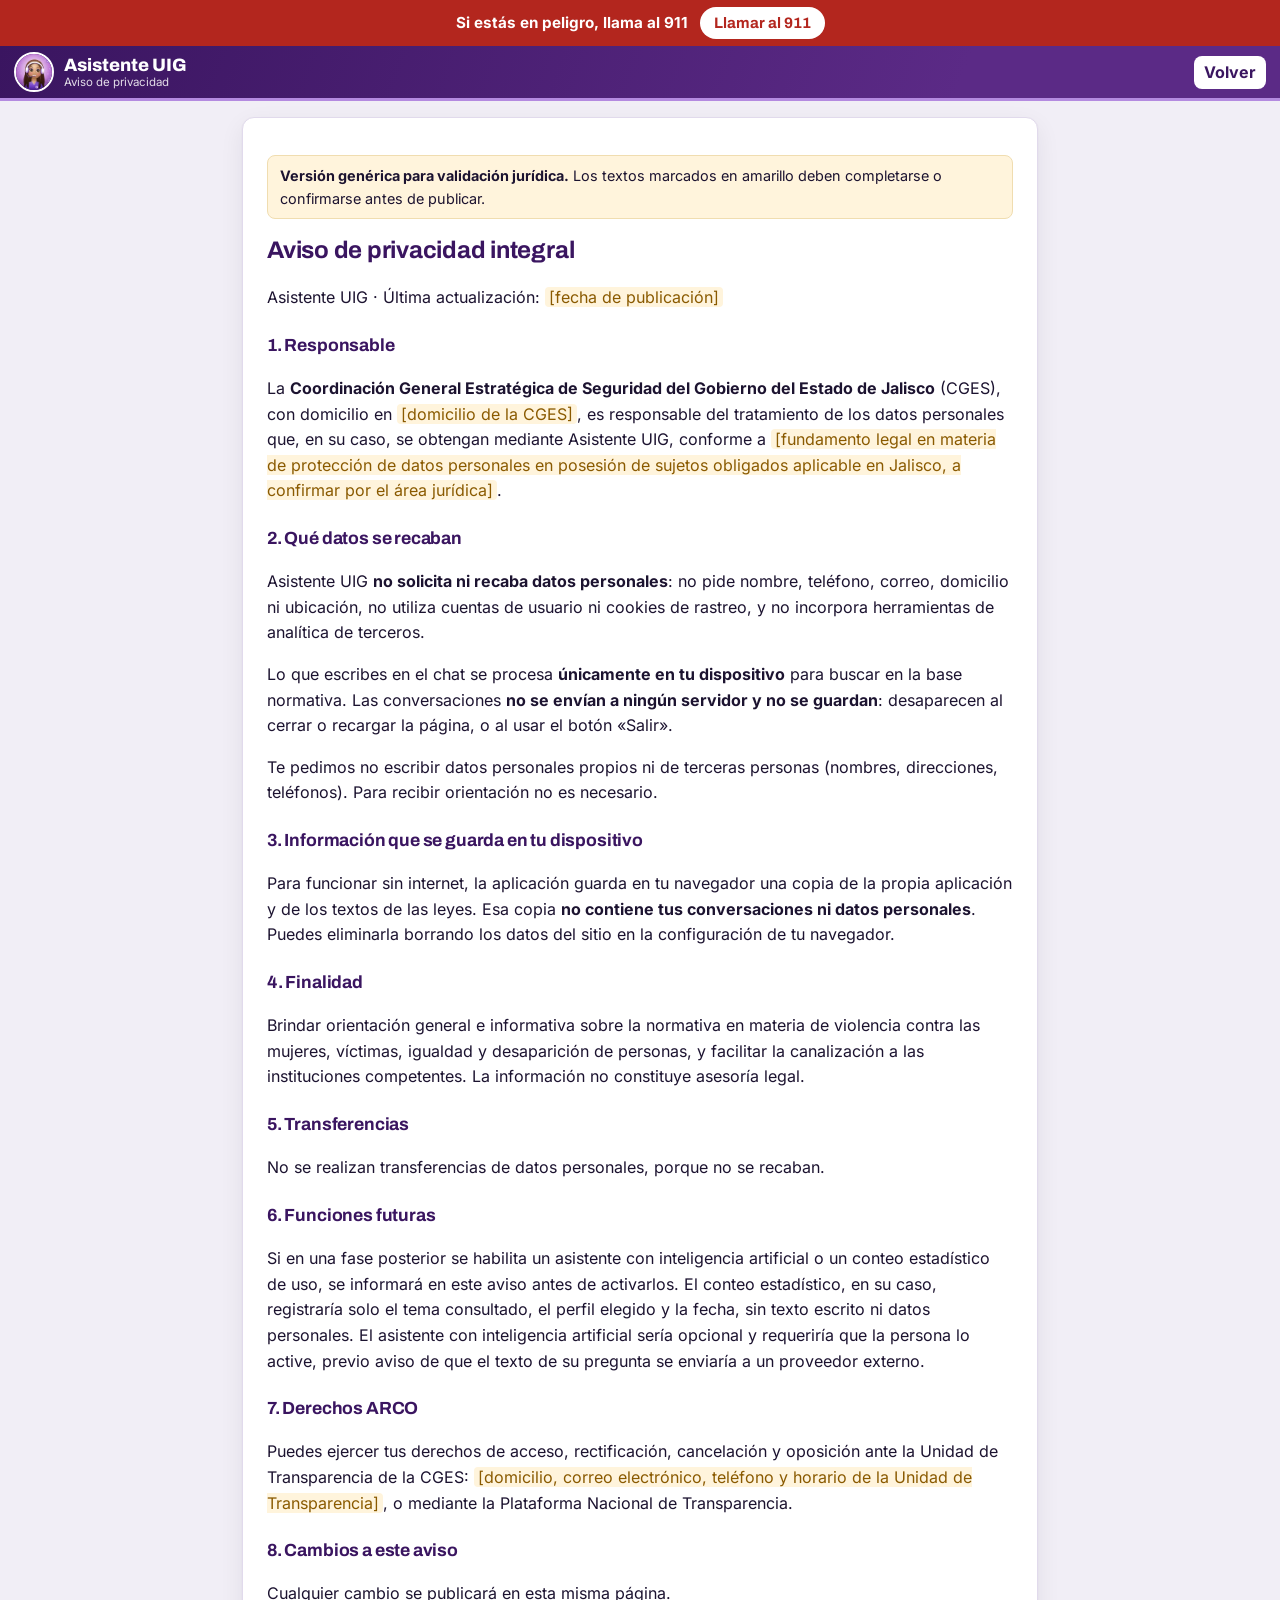
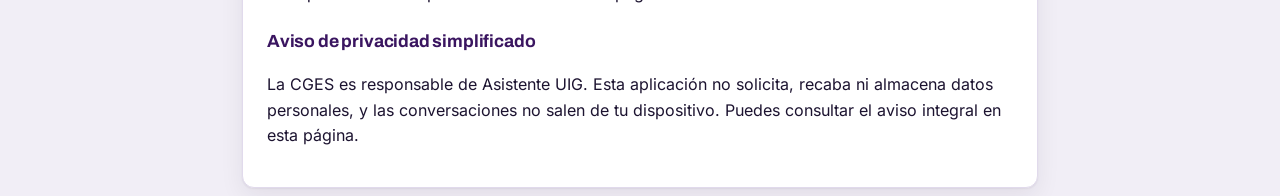
==== aviso-privacidad.html @ 87dfdd70 "Asistente UIG fase 1: app web instalable (PWA) con base normativa - 134 documentos segmentados por a" ====
<!DOCTYPE html>
<html lang="es">
<head>
<meta charset="utf-8">
<meta name="viewport" content="width=device-width, initial-scale=1">
<title>Aviso de privacidad · Asistente UIG</title>
<meta name="referrer" content="no-referrer">
<link rel="stylesheet" href="assets/fuentes.css">
<link rel="stylesheet" href="styles.css">
<style>
  main{max-width:820px}
  .doc{background:#fff;border:1px solid var(--linea);border-radius:12px;padding:22px 24px;box-shadow:var(--sombra)}
  .doc h1{font-size:1.5em;margin-bottom:.2em}.doc h2{font-size:1.1em;margin:1.2em 0 .3em}
  .pend{background:#FFF4DC;color:#8A5A00;border-radius:4px;padding:0 4px}
  .borrador{background:#FFF4DC;border:1px solid #F0DDB0;border-radius:8px;padding:8px 12px;font-size:.9em;margin-bottom:12px}
</style>
</head>
<body>
<div class="tope">
<div class="franja911"><span class="f911-txt"><b>Si estás en peligro, llama al 911</b></span><a class="f911-btn" href="tel:911">Llamar al 911</a></div>
<header class="cab"><div class="cab-int"><img class="cab-avatar" src="assets/violeta-96.webp" alt="" width="40" height="40">
<div class="cab-tit"><b>Asistente UIG</b><span>Aviso de privacidad</span></div>
<div class="cab-acc"><a class="btn-salir" href="./" style="background:#fff;color:#3A1560;border-radius:8px;padding:4px 10px;font-weight:800;text-decoration:none">Volver</a></div></div></header>
</div>
<main>
<article class="doc">
<p class="borrador"><b>Versión genérica para validación jurídica.</b> Los textos marcados en amarillo deben completarse o confirmarse antes de publicar.</p>
<h1>Aviso de privacidad integral</h1>
<p>Asistente UIG · Última actualización: <span class="pend">[fecha de publicación]</span></p>

<h2>1. Responsable</h2>
<p>La <b>Coordinación General Estratégica de Seguridad del Gobierno del Estado de Jalisco</b> (CGES), con domicilio en <span class="pend">[domicilio de la CGES]</span>, es responsable del tratamiento de los datos personales que, en su caso, se obtengan mediante Asistente UIG, conforme a <span class="pend">[fundamento legal en materia de protección de datos personales en posesión de sujetos obligados aplicable en Jalisco, a confirmar por el área jurídica]</span>.</p>

<h2>2. Qué datos se recaban</h2>
<p>Asistente UIG <b>no solicita ni recaba datos personales</b>: no pide nombre, teléfono, correo, domicilio ni ubicación, no utiliza cuentas de usuario ni cookies de rastreo, y no incorpora herramientas de analítica de terceros.</p>
<p>Lo que escribes en el chat se procesa <b>únicamente en tu dispositivo</b> para buscar en la base normativa. Las conversaciones <b>no se envían a ningún servidor y no se guardan</b>: desaparecen al cerrar o recargar la página, o al usar el botón «Salir».</p>
<p>Te pedimos no escribir datos personales propios ni de terceras personas (nombres, direcciones, teléfonos). Para recibir orientación no es necesario.</p>

<h2>3. Información que se guarda en tu dispositivo</h2>
<p>Para funcionar sin internet, la aplicación guarda en tu navegador una copia de la propia aplicación y de los textos de las leyes. Esa copia <b>no contiene tus conversaciones ni datos personales</b>. Puedes eliminarla borrando los datos del sitio en la configuración de tu navegador.</p>

<h2>4. Finalidad</h2>
<p>Brindar orientación general e informativa sobre la normativa en materia de violencia contra las mujeres, víctimas, igualdad y desaparición de personas, y facilitar la canalización a las instituciones competentes. La información no constituye asesoría legal.</p>

<h2>5. Transferencias</h2>
<p>No se realizan transferencias de datos personales, porque no se recaban.</p>

<h2>6. Funciones futuras</h2>
<p>Si en una fase posterior se habilita un asistente con inteligencia artificial o un conteo estadístico de uso, se informará en este aviso antes de activarlos. El conteo estadístico, en su caso, registraría solo el tema consultado, el perfil elegido y la fecha, sin texto escrito ni datos personales. El asistente con inteligencia artificial sería opcional y requeriría que la persona lo active, previo aviso de que el texto de su pregunta se enviaría a un proveedor externo.</p>

<h2>7. Derechos ARCO</h2>
<p>Puedes ejercer tus derechos de acceso, rectificación, cancelación y oposición ante la Unidad de Transparencia de la CGES: <span class="pend">[domicilio, correo electrónico, teléfono y horario de la Unidad de Transparencia]</span>, o mediante la Plataforma Nacional de Transparencia.</p>

<h2>8. Cambios a este aviso</h2>
<p>Cualquier cambio se publicará en esta misma página.</p>

<h2>Aviso de privacidad simplificado</h2>
<p>La CGES es responsable de Asistente UIG. Esta aplicación no solicita, recaba ni almacena datos personales, y las conversaciones no salen de tu dispositivo. Puedes consultar el aviso integral en esta página.</p>
</article>
</main>
</body>
</html>
---- assets/fuentes.css ----
@font-face{font-family:'Inter';font-style:normal;font-weight:400;font-display:swap;src:url([data-uri]) format('woff2')}@font-face{font-family:'Inter';font-style:normal;font-weight:600;font-display:swap;src:url([data-uri]) format('woff2')}@font-face{font-family:'Inter';font-style:normal;font-weight:700;font-display:swap;src:url([data-uri]) format('woff2')}@font-face{font-family:'Archivo';font-style:normal;font-weight:700;font-display:swap;src:url([data-uri]) format('woff2')}@font-face{font-family:'Archivo';font-style:normal;font-weight:800;font-display:swap;src:url([data-uri]) format('woff2')}@font-face{font-family:'IBM Plex Mono';font-style:normal;font-weight:500;font-display:swap;src:url([data-uri]) format('woff2')}@font-face{font-family:'IBM Plex Mono';font-style:normal;font-weight:600;font-display:swap;src:url([data-uri]) format('woff2')}
---- styles.css ----
/* Asistente UIG — misma arquitectura visual que la plataforma del Segundo Informe (CGES):
   encabezado mínimo oscuro con filete, lienzo claro, tarjetas blancas, Archivo + Inter + IBM Plex Mono.
   La identidad cambia del azul marino al violeta de la asistente Violeta. */
:root{
  color-scheme: light;
  --tinta:#1C1330; --violeta:#5B2A86; --violeta-900:#3A1560; --violeta-50:#F4EEFB; --lila:#B48AE0; --lila-50:#FAF6FE;
  --lienzo:#F1EEF6; --panel:#FFFFFF; --linea:#E1DAEC; --tenue:#62587A; --tenue-2:#948BA8;
  --rojo:#B3261E; --rojo-50:#FCECEA; --ambar:#8A5A00; --ambar-50:#FFF4DC; --verde:#1E7A45;
  --f-display:'Archivo','Arial Narrow',Arial,sans-serif;
  --f-texto:'Inter',-apple-system,'Segoe UI',Roboto,Arial,sans-serif;
  --f-cifra:'IBM Plex Mono',ui-monospace,Menlo,Consolas,monospace;
  --r:12px; --sombra:0 1px 2px rgba(28,19,48,.06),0 8px 24px rgba(28,19,48,.07);
  --esc:1;
}
*{box-sizing:border-box}
html{-webkit-text-size-adjust:100%}
body{margin:0;background:var(--lienzo);color:var(--tinta);font-family:var(--f-texto);font-size:calc(16px * var(--esc));line-height:1.6;
  -webkit-font-smoothing:antialiased;min-height:100vh;display:flex;flex-direction:column;padding-bottom:env(safe-area-inset-bottom)}
h1,h2,h3{font-family:var(--f-display);letter-spacing:-.01em;margin:0;color:var(--violeta-900);text-wrap:balance}
button,input,textarea{font:inherit;color:inherit}
button{cursor:pointer}
a{color:var(--violeta)}
:focus-visible{outline:3px solid var(--lila);outline-offset:2px;border-radius:6px}
.oculto-sr{position:absolute;width:1px;height:1px;overflow:hidden;clip:rect(0 0 0 0);white-space:nowrap}
.saltar{position:absolute;left:-9999px;top:0;background:#fff;padding:8px 12px;z-index:100}
.saltar:focus{left:8px;top:8px}
@media (prefers-reduced-motion:reduce){*{transition:none!important;animation:none!important}}

/* ---------- Franja 911 ---------- */
.tope{position:sticky;top:0;z-index:60}
.franja911{display:flex;align-items:center;justify-content:center;gap:12px;flex-wrap:wrap;
  background:var(--rojo);color:#fff;padding:7px 12px calc(7px);padding-top:calc(7px + env(safe-area-inset-top));text-align:center;font-size:.95em}
.f911-btn{background:#fff;color:var(--rojo);font-weight:700;text-decoration:none;border-radius:999px;padding:4px 14px;font-family:var(--f-display);white-space:nowrap}
.f911-btn:hover{background:#FFE9E7}

/* ---------- Encabezado ---------- */
.cab{background:linear-gradient(110deg,var(--violeta-900),var(--violeta) 75%);color:#fff;border-bottom:3px solid var(--lila);
  display:flex;align-items:center;justify-content:space-between;gap:10px;padding:6px 14px}
.cab-int{display:flex;align-items:center;gap:10px;min-width:0;flex:1}
.cab-avatar{width:40px;height:40px;border-radius:50%;border:2px solid #fff;flex-shrink:0}
.cab-tit{display:flex;flex-direction:column;line-height:1.15;min-width:0}
.cab-tit b{font-family:var(--f-display);font-size:1.12em;font-weight:800}
.cab-tit span{font-size:.72em;opacity:.85;white-space:nowrap;overflow:hidden;text-overflow:ellipsis}
.cab-acc{display:flex;gap:6px;margin-left:auto;flex-wrap:wrap;justify-content:flex-end}
.cab-acc button{border:1px solid rgba(255,255,255,.45);background:rgba(255,255,255,.1);color:#fff;border-radius:8px;padding:4px 10px;font-size:.8em;font-weight:600}
.cab-acc button[aria-checked="true"]{background:#fff;color:var(--violeta-900)}
.cab-acc .btn-salir{background:#fff;color:var(--violeta-900);border-color:#fff;font-weight:800}
.cab-logo{background:#fff;border-radius:6px;padding:3px 6px;height:34px;width:auto;flex-shrink:0}
@media (max-width:760px){.cab-logo{display:none}.cab-tit span{display:none}}
@media (max-width:420px){.cab-acc .btn-ajuste#btnTexto{display:none}}

.aviso-red{background:var(--ambar-50);color:var(--ambar);text-align:center;font-size:.85em;padding:4px 10px;border-bottom:1px solid #F0DDB0}

/* ---------- Chat ---------- */
main{flex:1;width:100%;max-width:880px;margin:0 auto;padding:16px 12px 8px}
.chat{display:flex;flex-direction:column;gap:14px}
.msg{display:flex;gap:10px;align-items:flex-start;animation:entra .25s ease-out}
@keyframes entra{from{opacity:0;transform:translateY(6px)}to{opacity:1;transform:none}}
.msg .av{width:40px;height:40px;border-radius:50%;flex-shrink:0;border:2px solid var(--lila);background:#fff}
.burbuja{background:var(--panel);border:1px solid var(--linea);border-radius:4px var(--r) var(--r) var(--r);padding:14px 16px;box-shadow:var(--sombra);min-width:0;flex:1}
.msg.usr{justify-content:flex-end}
.msg.usr .burbuja{flex:0 1 auto;max-width:80%;background:var(--violeta);color:#fff;border-color:var(--violeta);border-radius:var(--r) 4px var(--r) var(--r)}
.burbuja p{margin:.2em 0 .6em}
.burbuja p:last-child{margin-bottom:0}
.burbuja ul{margin:.3em 0 .7em;padding-left:1.25em}
.burbuja li{margin:.25em 0}
.burbuja h2{font-size:1.15em;margin:0 0 .4em}
.burbuja h3{font-size:1em;margin:.8em 0 .3em}
.aclara{font-size:.86em;color:var(--tenue);border-top:1px dashed var(--linea);margin-top:10px;padding-top:8px}

.saludo h1{font-size:1.25em;margin-bottom:.3em}
.limites{background:var(--violeta-50);border-left:4px solid var(--violeta);padding:8px 12px;border-radius:6px;font-size:.92em;margin:.6em 0}
.elige{display:grid;grid-template-columns:1fr 1fr;gap:10px;margin-top:10px}
@media (max-width:520px){.elige{grid-template-columns:1fr}}
.elige button{border:2px solid var(--violeta);background:#fff;border-radius:10px;padding:12px;text-align:left;font-weight:700;color:var(--violeta-900);font-family:var(--f-display)}
.elige button span{display:block;font-family:var(--f-texto);font-weight:400;font-size:.85em;color:var(--tenue)}
.elige button:hover,.elige button:focus-visible{background:var(--violeta-50)}

/* ---------- Respuestas ---------- */
.etq{display:inline-block;font-size:.72em;font-weight:700;letter-spacing:.04em;text-transform:uppercase;color:var(--violeta);margin-bottom:4px}
.citas{margin-top:12px;border-top:1px solid var(--linea);padding-top:10px}
.citas h3{font-size:.85em;text-transform:uppercase;letter-spacing:.04em;color:var(--tenue);margin:0 0 6px}
.cita{font-size:.86em;padding:6px 0;border-bottom:1px solid #F1ECF7}
.cita:last-child{border-bottom:0}
.cita b{color:var(--violeta-900)}
.cita .fec{font-family:var(--f-cifra);font-size:.92em;color:var(--tenue)}
.cita a{font-size:.95em;white-space:nowrap}
.marca{display:inline-block;font-size:.72em;font-weight:700;border-radius:4px;padding:1px 6px;margin-left:4px;vertical-align:1px}
.marca.conf{background:var(--ambar-50);color:var(--ambar)}
.marca.trans{background:var(--ambar-50);color:var(--ambar)}
.marca.hist{background:#EEE;color:#555}
.marca.doct{background:var(--violeta-50);color:var(--violeta)}
.resultado{border:1px solid var(--linea);border-radius:10px;padding:10px 12px;margin:10px 0;background:var(--lila-50)}
.resultado .ref{font-weight:700;color:var(--violeta-900)}
.resultado .meta{font-size:.82em;color:var(--tenue)}
.resultado .frag{margin:.4em 0;font-size:.95em}
.resultado mark{background:#EBDDFB;color:inherit;border-radius:3px;padding:0 2px}
.texto-completo{white-space:pre-wrap;font-size:.92em;margin-top:6px;background:#fff;border:1px solid var(--linea);border-radius:8px;padding:10px;max-height:420px;overflow:auto}
.nota-ref{color:var(--tenue-2);font-size:.85em}
.acciones{display:flex;gap:8px;flex-wrap:wrap;margin-top:10px}
.acciones button,.btn-prim,.btn-sec{border-radius:8px;padding:6px 12px;font-size:.85em;font-weight:600;border:1px solid var(--violeta);background:#fff;color:var(--violeta)}
.btn-prim{background:var(--violeta);color:#fff}
.facil{background:#FFFBEA;border:1px solid #F3E2A6;border-radius:8px;padding:8px 12px;margin:.5em 0}
.facil li{font-size:1.05em}

/* Crisis */
.crisis .burbuja{border:2px solid var(--rojo);background:#fff}
.crisis h2{color:var(--rojo)}
.btn911{display:block;text-align:center;background:var(--rojo);color:#fff;text-decoration:none;font-weight:800;font-family:var(--f-display);
  font-size:1.25em;border-radius:12px;padding:14px;margin:10px 0}
.btnlinea{display:block;text-align:center;background:var(--violeta);color:#fff;text-decoration:none;font-weight:800;font-family:var(--f-display);font-size:1.1em;border-radius:12px;padding:12px;margin:10px 0}
.alerta-naranja{background:var(--ambar-50);border:1px solid #F0DDB0;border-radius:8px;padding:8px 12px;margin-bottom:10px;font-size:.93em}

/* Infografías */
.info-tipos{display:grid;grid-template-columns:repeat(auto-fill,minmax(150px,1fr));gap:8px;margin:10px 0}
.info-tipos div{border-radius:10px;padding:10px;color:#fff;font-size:.82em;line-height:1.35}
.info-tipos b{display:block;font-family:var(--f-display);font-size:1.15em;margin-bottom:3px}
.info-ruta{display:grid;grid-template-columns:repeat(4,1fr);gap:6px;margin:10px 0;counter-reset:paso}
@media (max-width:620px){.info-ruta{grid-template-columns:1fr 1fr}}
.info-ruta div{background:var(--violeta-50);border:2px solid var(--violeta);border-radius:10px;padding:10px;font-size:.82em;position:relative}
.info-ruta b{display:block;font-family:var(--f-display);color:var(--violeta-900);font-size:1.05em}
.info-ruta i{font-style:normal;font-family:var(--f-cifra);background:var(--violeta);color:#fff;border-radius:50%;width:24px;height:24px;display:inline-flex;align-items:center;justify-content:center;margin-bottom:4px}
.info-pie{font-size:.75em;color:var(--tenue)}

.directorio{margin-top:10px;font-size:.9em}
.directorio .inst{border:1px solid var(--linea);border-radius:8px;padding:8px 10px;margin:6px 0;background:#fff}
.directorio a{font-weight:700}

.cargando{display:inline-flex;gap:4px}
.cargando span{width:7px;height:7px;border-radius:50%;background:var(--lila);animation:pulso 1s infinite}
.cargando span:nth-child(2){animation-delay:.15s}.cargando span:nth-child(3){animation-delay:.3s}
@keyframes pulso{0%,100%{opacity:.3}50%{opacity:1}}

/* ---------- Sugerencias y entrada ---------- */
.sugerencias{width:100%;max-width:880px;margin:0 auto;padding:0 12px 6px;display:flex;gap:6px;overflow-x:auto;scrollbar-width:thin}
.sugerencias button{flex-shrink:0;border:1px solid var(--lila);background:#fff;color:var(--violeta-900);border-radius:999px;padding:5px 12px;font-size:.84em;font-weight:600}
.sugerencias button:hover{background:var(--violeta-50)}
.entrada{position:sticky;bottom:0;z-index:40;display:flex;gap:8px;width:100%;max-width:880px;margin:0 auto;padding:10px 12px calc(10px + env(safe-area-inset-bottom));
  background:linear-gradient(to top,var(--lienzo) 75%,rgba(241,238,246,0))}
.entrada textarea{flex:1;resize:none;border:1.5px solid var(--linea);border-radius:10px;padding:10px 12px;background:#fff;max-height:140px;line-height:1.4}
.entrada textarea:focus{border-color:var(--violeta);outline:none;box-shadow:0 0 0 3px var(--violeta-50)}
.btn-enviar{background:var(--violeta);color:#fff;border:0;border-radius:10px;padding:0 18px;font-weight:800;font-family:var(--f-display)}

.instalar{position:fixed;left:50%;transform:translateX(-50%);bottom:84px;z-index:70;width:min(560px,calc(100% - 20px));background:#fff;border:1px solid var(--linea);
  border-radius:14px;box-shadow:0 10px 40px rgba(28,19,48,.2);padding:10px 12px;display:flex;align-items:center;gap:10px;flex-wrap:wrap}
.instalar img{border-radius:50%}
.instalar div{flex:1;min-width:160px;display:flex;flex-direction:column;font-size:.88em}
.instalar[hidden]{display:none}

/* ---------- Impresión / PDF ---------- */
#zonaImpresion{display:none}
@media print{
  body.imprimiendo > *:not(#zonaImpresion){display:none!important}
  body.imprimiendo #zonaImpresion{display:block}
  body{background:#fff;font-size:11pt}
  .imp-cab{display:flex;justify-content:space-between;align-items:center;border-bottom:3px solid var(--violeta);padding-bottom:6px;margin-bottom:10px}
  .imp-cab img{height:34px}
  .imp-pie{margin-top:14px;border-top:1px solid #ccc;padding-top:6px;font-size:8.5pt;color:#555}
  .acciones,.btn-ver,.sep{display:none!important}
  .resultado,.info-tipos div,.info-ruta div{break-inside:avoid;-webkit-print-color-adjust:exact;print-color-adjust:exact}
  .texto-completo{max-height:none;overflow:visible}
}

/* Lectura fácil: se activa con el botón del encabezado */
.facil{display:none}
body.facil-on .facil{display:block}
body.facil-on .detalle{display:none}
p.facil-nota{font-size:.85em;color:var(--ambar)}
.msg{scroll-margin-top:120px}
.btn-ver{border:1px solid var(--violeta);background:#fff;color:var(--violeta);border-radius:6px;padding:1px 8px;font-size:.82em;font-weight:600}
.resultado .btn-ver{margin-top:4px;padding:4px 10px}
.btn-ver:hover{background:var(--violeta-50)}
@media (max-width:420px){.cab-tit b{font-size:1em}.cab-acc button{padding:3px 8px}}
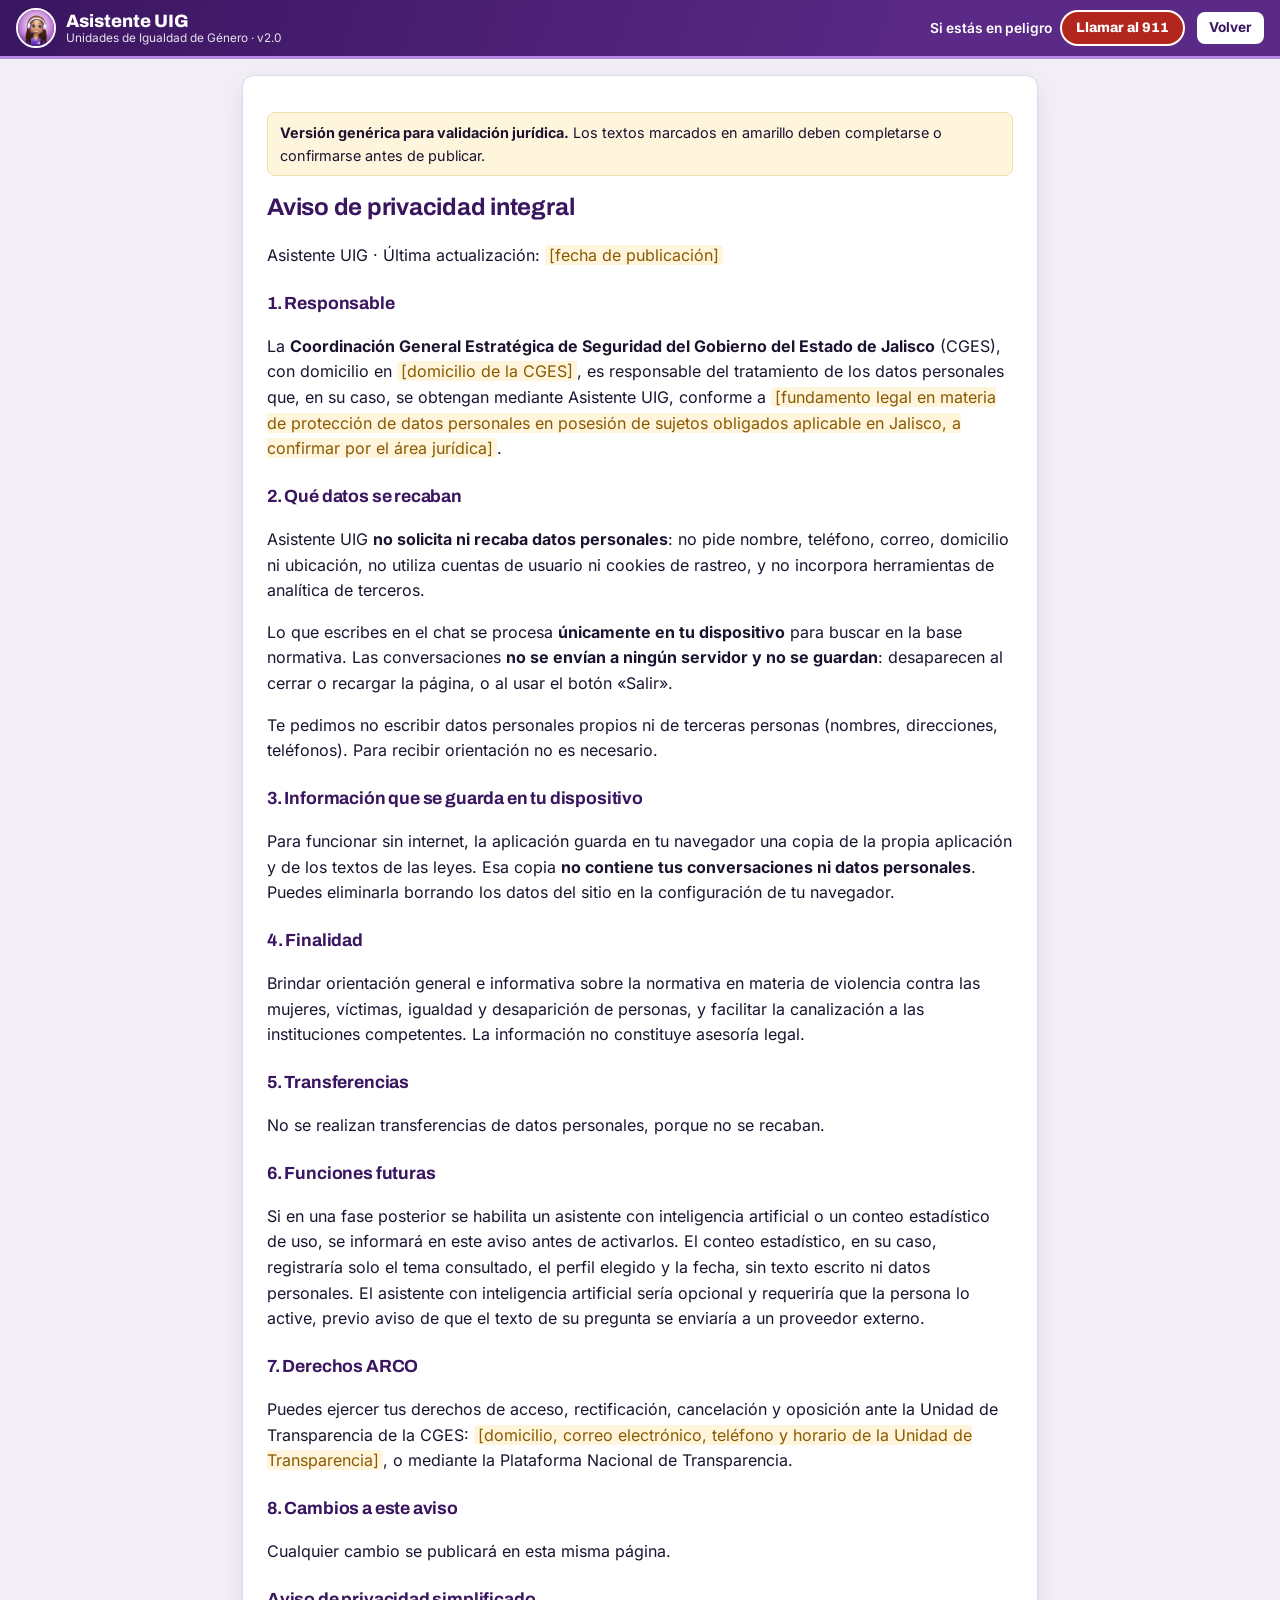
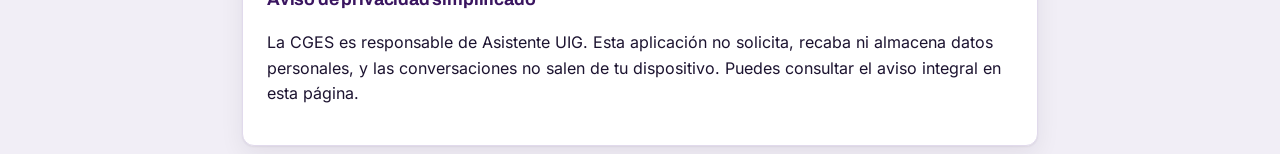
==== commit a475dac2: "Asistente UIG v2.0: encabezado único y textos en 3 archivos - Una sola barra: identidad, ajustes, "S" ====
--- a/aviso-privacidad.html
+++ b/aviso-privacidad.html
@@ -9,6 +9,7 @@
 <link rel="stylesheet" href="styles.css">
 <style>
   main{max-width:820px}
+  @media (max-width:860px){.cab{grid-template-areas:"id salir salir" "sos sos sos"}.cab .btn-salir{grid-area:salir}}
   .doc{background:#fff;border:1px solid var(--linea);border-radius:12px;padding:22px 24px;box-shadow:var(--sombra)}
   .doc h1{font-size:1.5em;margin-bottom:.2em}.doc h2{font-size:1.1em;margin:1.2em 0 .3em}
   .pend{background:#FFF4DC;color:#8A5A00;border-radius:4px;padding:0 4px}
@@ -16,12 +17,12 @@
 </style>
 </head>
 <body>
-<div class="tope">
-<div class="franja911"><span class="f911-txt"><b>Si estás en peligro, llama al 911</b></span><a class="f911-btn" href="tel:911">Llamar al 911</a></div>
-<header class="cab"><div class="cab-int"><img class="cab-avatar" src="assets/violeta-96.webp" alt="" width="40" height="40">
-<div class="cab-tit"><b>Asistente UIG</b><span>Aviso de privacidad</span></div>
-<div class="cab-acc"><a class="btn-salir" href="./" style="background:#fff;color:#3A1560;border-radius:8px;padding:4px 10px;font-weight:800;text-decoration:none">Volver</a></div></div></header>
-</div>
+<header class="cab" id="cab">
+  <div class="cab-id"><img class="cab-avatar" src="assets/violeta-96.webp" alt="" width="40" height="40">
+    <div class="cab-tit"><b>Asistente UIG</b><span>Unidades de Igualdad de Género · v2.0</span></div></div>
+  <div class="cab-911" role="region" aria-label="Emergencias"><span>Si estás en peligro</span><a class="f911-btn" href="tel:911">Llamar al 911</a></div>
+  <a class="btn-salir" href="./" style="background:#fff;color:#3A1560;border-radius:8px;padding:5px 12px;font-weight:800;text-decoration:none;font-size:.85em">Volver</a>
+</header>
 <main>
 <article class="doc">
 <p class="borrador"><b>Versión genérica para validación jurídica.</b> Los textos marcados en amarillo deben completarse o confirmarse antes de publicar.</p>
--- a/styles.css
+++ b/styles.css
@@ -26,28 +26,37 @@
 .saltar:focus{left:8px;top:8px}
 @media (prefers-reduced-motion:reduce){*{transition:none!important;animation:none!important}}
 
-/* ---------- Franja 911 ---------- */
-.tope{position:sticky;top:0;z-index:60}
-.franja911{display:flex;align-items:center;justify-content:center;gap:12px;flex-wrap:wrap;
-  background:var(--rojo);color:#fff;padding:7px 12px calc(7px);padding-top:calc(7px + env(safe-area-inset-top));text-align:center;font-size:.95em}
-.f911-btn{background:#fff;color:var(--rojo);font-weight:700;text-decoration:none;border-radius:999px;padding:4px 14px;font-family:var(--f-display);white-space:nowrap}
-.f911-btn:hover{background:#FFE9E7}
-
-/* ---------- Encabezado ---------- */
-.cab{background:linear-gradient(110deg,var(--violeta-900),var(--violeta) 75%);color:#fff;border-bottom:3px solid var(--lila);
-  display:flex;align-items:center;justify-content:space-between;gap:10px;padding:6px 14px}
-.cab-int{display:flex;align-items:center;gap:10px;min-width:0;flex:1}
+/* ---------- Encabezado único: identidad, ajustes, 911 y salida ---------- */
+.cab{position:sticky;top:0;z-index:60;display:flex;align-items:center;gap:12px;flex-wrap:nowrap;
+  background:linear-gradient(110deg,var(--violeta-900),var(--violeta) 75%);color:#fff;border-bottom:3px solid var(--lila);
+  padding:8px 16px;padding-top:calc(8px + env(safe-area-inset-top))}
+.cab-id{display:flex;align-items:center;gap:10px;min-width:0;flex:1 1 auto}
 .cab-avatar{width:40px;height:40px;border-radius:50%;border:2px solid #fff;flex-shrink:0}
 .cab-tit{display:flex;flex-direction:column;line-height:1.15;min-width:0}
 .cab-tit b{font-family:var(--f-display);font-size:1.12em;font-weight:800}
-.cab-tit span{font-size:.72em;opacity:.85;white-space:nowrap;overflow:hidden;text-overflow:ellipsis}
-.cab-acc{display:flex;gap:6px;margin-left:auto;flex-wrap:wrap;justify-content:flex-end}
-.cab-acc button{border:1px solid rgba(255,255,255,.45);background:rgba(255,255,255,.1);color:#fff;border-radius:8px;padding:4px 10px;font-size:.8em;font-weight:600}
-.cab-acc button[aria-checked="true"]{background:#fff;color:var(--violeta-900)}
-.cab-acc .btn-salir{background:#fff;color:var(--violeta-900);border-color:#fff;font-weight:800}
+.cab-tit span{font-size:.74em;opacity:.88;white-space:nowrap;overflow:hidden;text-overflow:ellipsis}
+.cab-ajustes{display:flex;gap:6px;flex-shrink:0}
+.cab button{border:1px solid rgba(255,255,255,.45);background:rgba(255,255,255,.1);color:#fff;border-radius:8px;padding:5px 10px;font-size:.8em;font-weight:600}
+.cab button[aria-checked="true"]{background:#fff;color:var(--violeta-900)}
+.cab .btn-salir{background:#fff;color:var(--violeta-900);border-color:#fff;font-weight:800;flex-shrink:0}
+.btn-menu{display:none}
+.cab-911{display:flex;align-items:center;gap:8px;flex-shrink:0;font-size:.86em;font-weight:600}
+.f911-btn{background:var(--rojo);color:#fff;font-weight:800;text-decoration:none;border-radius:999px;padding:7px 16px;font-family:var(--f-display);
+  white-space:nowrap;box-shadow:0 0 0 2px #fff inset}
+.f911-btn:hover,.f911-btn:focus-visible{background:#8F1D17}
 .cab-logo{background:#fff;border-radius:6px;padding:3px 6px;height:34px;width:auto;flex-shrink:0}
-@media (max-width:760px){.cab-logo{display:none}.cab-tit span{display:none}}
-@media (max-width:420px){.cab-acc .btn-ajuste#btnTexto{display:none}}
+@media (max-width:1100px){.cab-logo{display:none}}
+/* Celular y tableta: dos renglones; ajustes en un menú */
+@media (max-width:860px){
+  .cab{display:grid;grid-template-columns:1fr auto auto;grid-template-areas:"id menu salir" "sos sos sos" "aj aj aj";gap:8px 8px;padding:8px 12px}
+  .cab-id{grid-area:id}.btn-menu{display:inline-block;grid-area:menu}.btn-salir{grid-area:salir}
+  .cab-911{grid-area:sos;justify-content:space-between;background:rgba(0,0,0,.18);border-radius:10px;padding:6px 6px 6px 12px}
+  .f911-btn{flex:0 1 60%;text-align:center}
+  .cab-ajustes{grid-area:aj;display:none;flex-wrap:wrap}
+  .cab.abierto .cab-ajustes{display:flex}
+}
+@media (max-width:860px){.cab-tit span{white-space:normal;overflow:visible}}
+@media (max-width:380px){.cab-tit span{font-size:.7em}.cab-911{font-size:.8em}}
 
 .aviso-red{background:var(--ambar-50);color:var(--ambar);text-align:center;font-size:.85em;padding:4px 10px;border-bottom:1px solid #F0DDB0}
 
@@ -166,8 +175,7 @@
 body.facil-on .facil{display:block}
 body.facil-on .detalle{display:none}
 p.facil-nota{font-size:.85em;color:var(--ambar)}
-.msg{scroll-margin-top:120px}
+.msg{scroll-margin-top:130px}
 .btn-ver{border:1px solid var(--violeta);background:#fff;color:var(--violeta);border-radius:6px;padding:1px 8px;font-size:.82em;font-weight:600}
 .resultado .btn-ver{margin-top:4px;padding:4px 10px}
 .btn-ver:hover{background:var(--violeta-50)}
-@media (max-width:420px){.cab-tit b{font-size:1em}.cab-acc button{padding:3px 8px}}
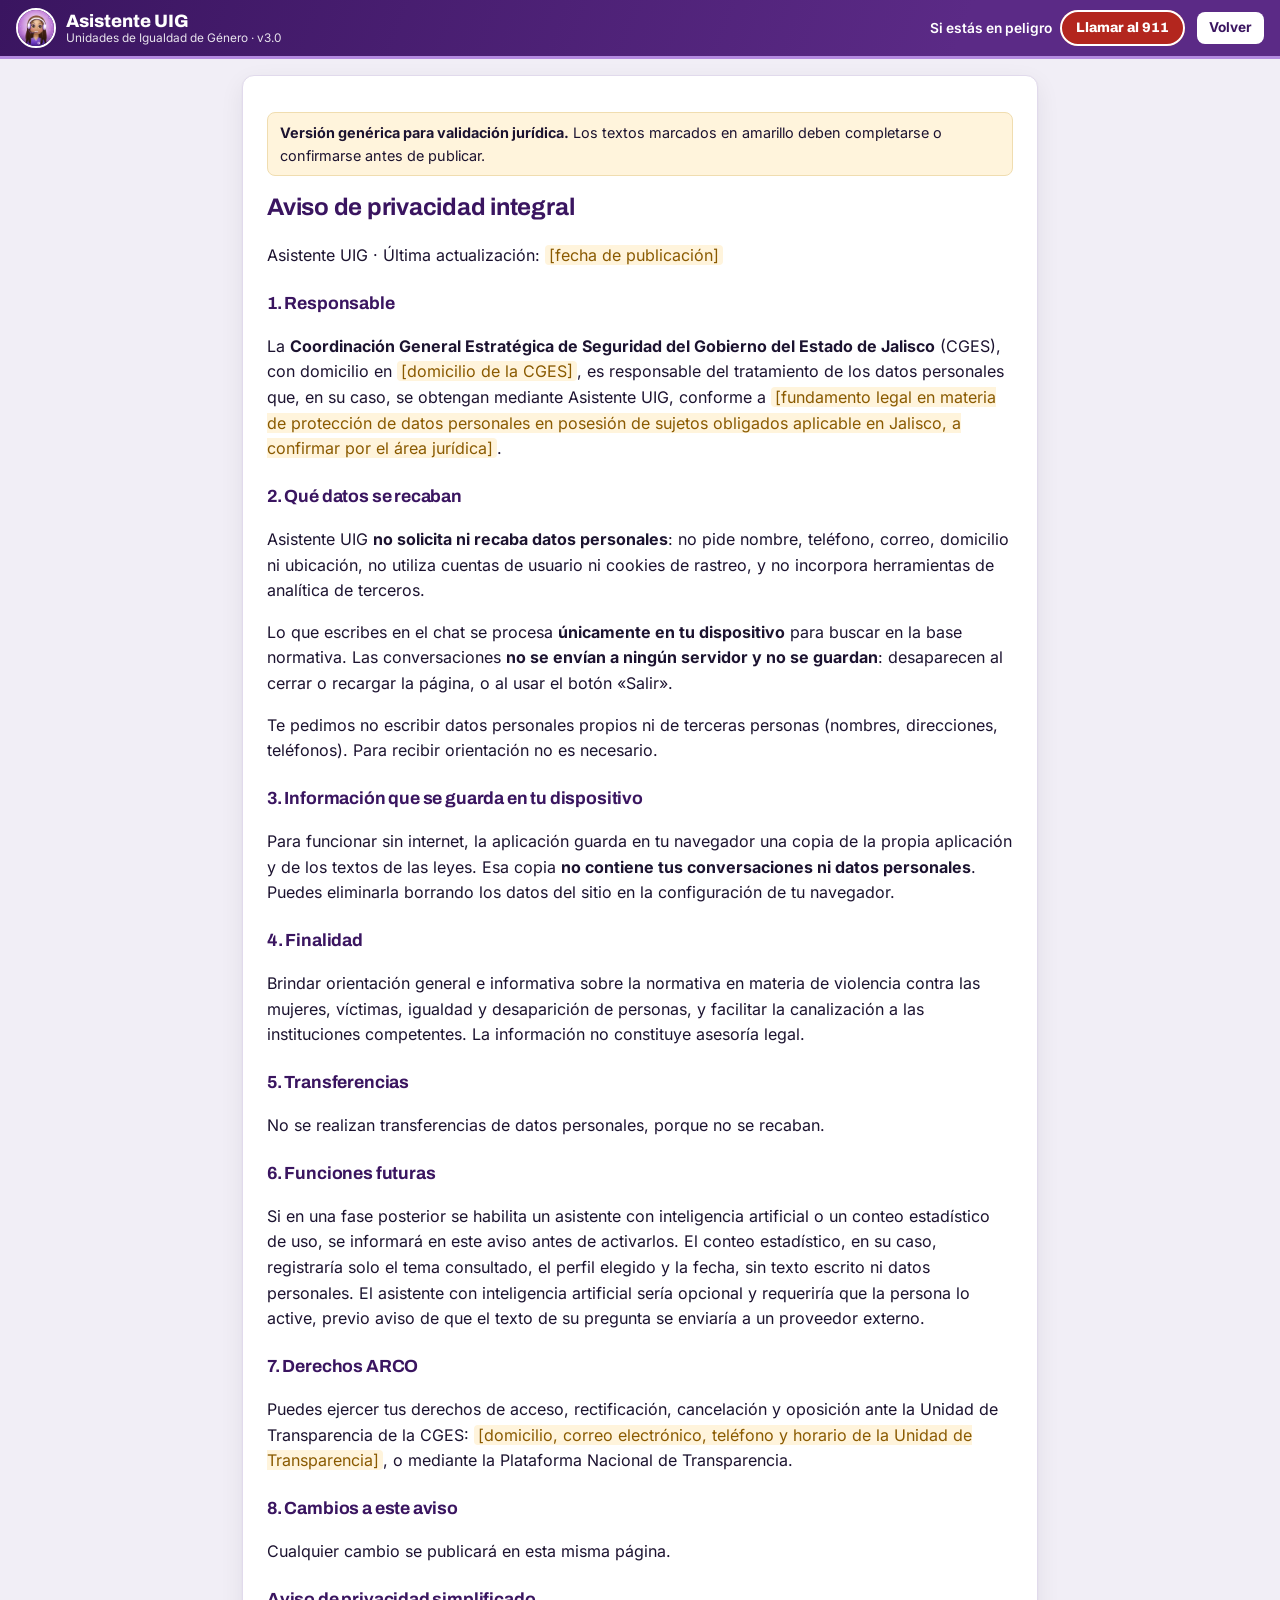
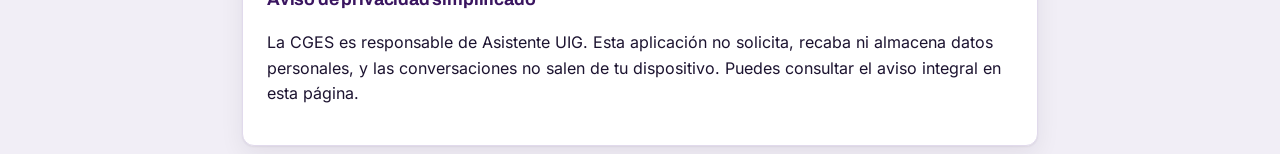
==== commit 09fcc4ce: "Asistente UIG v3.0: 100 preguntas, ruta guiada, glosario, voz, perfiles y pruebas automáticas - 100 " ====
--- a/aviso-privacidad.html
+++ b/aviso-privacidad.html
@@ -19,7 +19,7 @@
 <body>
 <header class="cab" id="cab">
   <div class="cab-id"><img class="cab-avatar" src="assets/violeta-96.webp" alt="" width="40" height="40">
-    <div class="cab-tit"><b>Asistente UIG</b><span>Unidades de Igualdad de Género · v2.0</span></div></div>
+    <div class="cab-tit"><b>Asistente UIG</b><span>Unidades de Igualdad de Género · v3.0</span></div></div>
   <div class="cab-911" role="region" aria-label="Emergencias"><span>Si estás en peligro</span><a class="f911-btn" href="tel:911">Llamar al 911</a></div>
   <a class="btn-salir" href="./" style="background:#fff;color:#3A1560;border-radius:8px;padding:5px 12px;font-weight:800;text-decoration:none;font-size:.85em">Volver</a>
 </header>
--- a/styles.css
+++ b/styles.css
@@ -179,3 +179,25 @@
 .btn-ver{border:1px solid var(--violeta);background:#fff;color:var(--violeta);border-radius:6px;padding:1px 8px;font-size:.82em;font-weight:600}
 .resultado .btn-ver{margin-top:4px;padding:4px 10px}
 .btn-ver:hover{background:var(--violeta-50)}
+
+/* ---------- v3.0: sugerencias, ruta guiada, glosario, voz, lista de preguntas ---------- */
+.te-refieres{display:flex;flex-direction:column;gap:6px;margin:6px 0 10px}
+button.sug{display:inline-block;text-align:left;border:1px solid var(--lila);background:var(--lila-50);color:var(--violeta-900);border-radius:8px;padding:6px 10px;font-size:.9em;font-weight:600;margin:3px 4px 3px 0}
+button.sug:hover,button.sug:focus-visible{background:var(--violeta-50)}
+.ruta-btns{display:grid;grid-template-columns:1fr 1fr;gap:8px;margin-top:8px}
+@media (max-width:520px){.ruta-btns{grid-template-columns:1fr}}
+.ruta-btns button{border:2px solid var(--violeta);background:#fff;color:var(--violeta-900);border-radius:10px;padding:10px 12px;text-align:left;font-weight:700;font-family:var(--f-display)}
+.ruta-btns button:hover,.ruta-btns button:focus-visible{background:var(--violeta-50)}
+.ruta-btns button.r-urg{border-color:var(--rojo);color:var(--rojo)}
+button.term{border:0;background:none;padding:0;font:inherit;color:inherit;text-decoration:underline dotted var(--violeta);text-underline-offset:3px;cursor:help}
+button.term[aria-expanded="true"]{background:var(--violeta-50);border-radius:3px}
+.def{background:var(--violeta-50);border-left:3px solid var(--violeta);border-radius:6px;padding:6px 10px;margin:4px 0 8px;font-size:.9em}
+details.cat{border:1px solid var(--linea);border-radius:8px;margin:6px 0;padding:4px 10px;background:#fff}
+details.cat summary{cursor:pointer;font-weight:700;color:var(--violeta-900);padding:4px 0}
+details.cat button.sug{display:block;width:100%}
+.sugerencias .chip-fijo{background:var(--violeta);color:#fff;border-color:var(--violeta)}
+.btn-ley{border:1px dashed var(--violeta);background:#fff;color:var(--violeta);border-radius:8px;padding:6px 12px;font-size:.88em;font-weight:600}
+.btn-ley:disabled{opacity:.5}
+.sel-mun{display:block;margin:6px 0;font-size:.92em}
+.sel-mun select{font:inherit;padding:3px 6px;border-radius:6px;border:1px solid var(--linea)}
+@media print{button.term{text-decoration:none}.def{break-inside:avoid}.ruta-btns,.te-refieres{display:none}}
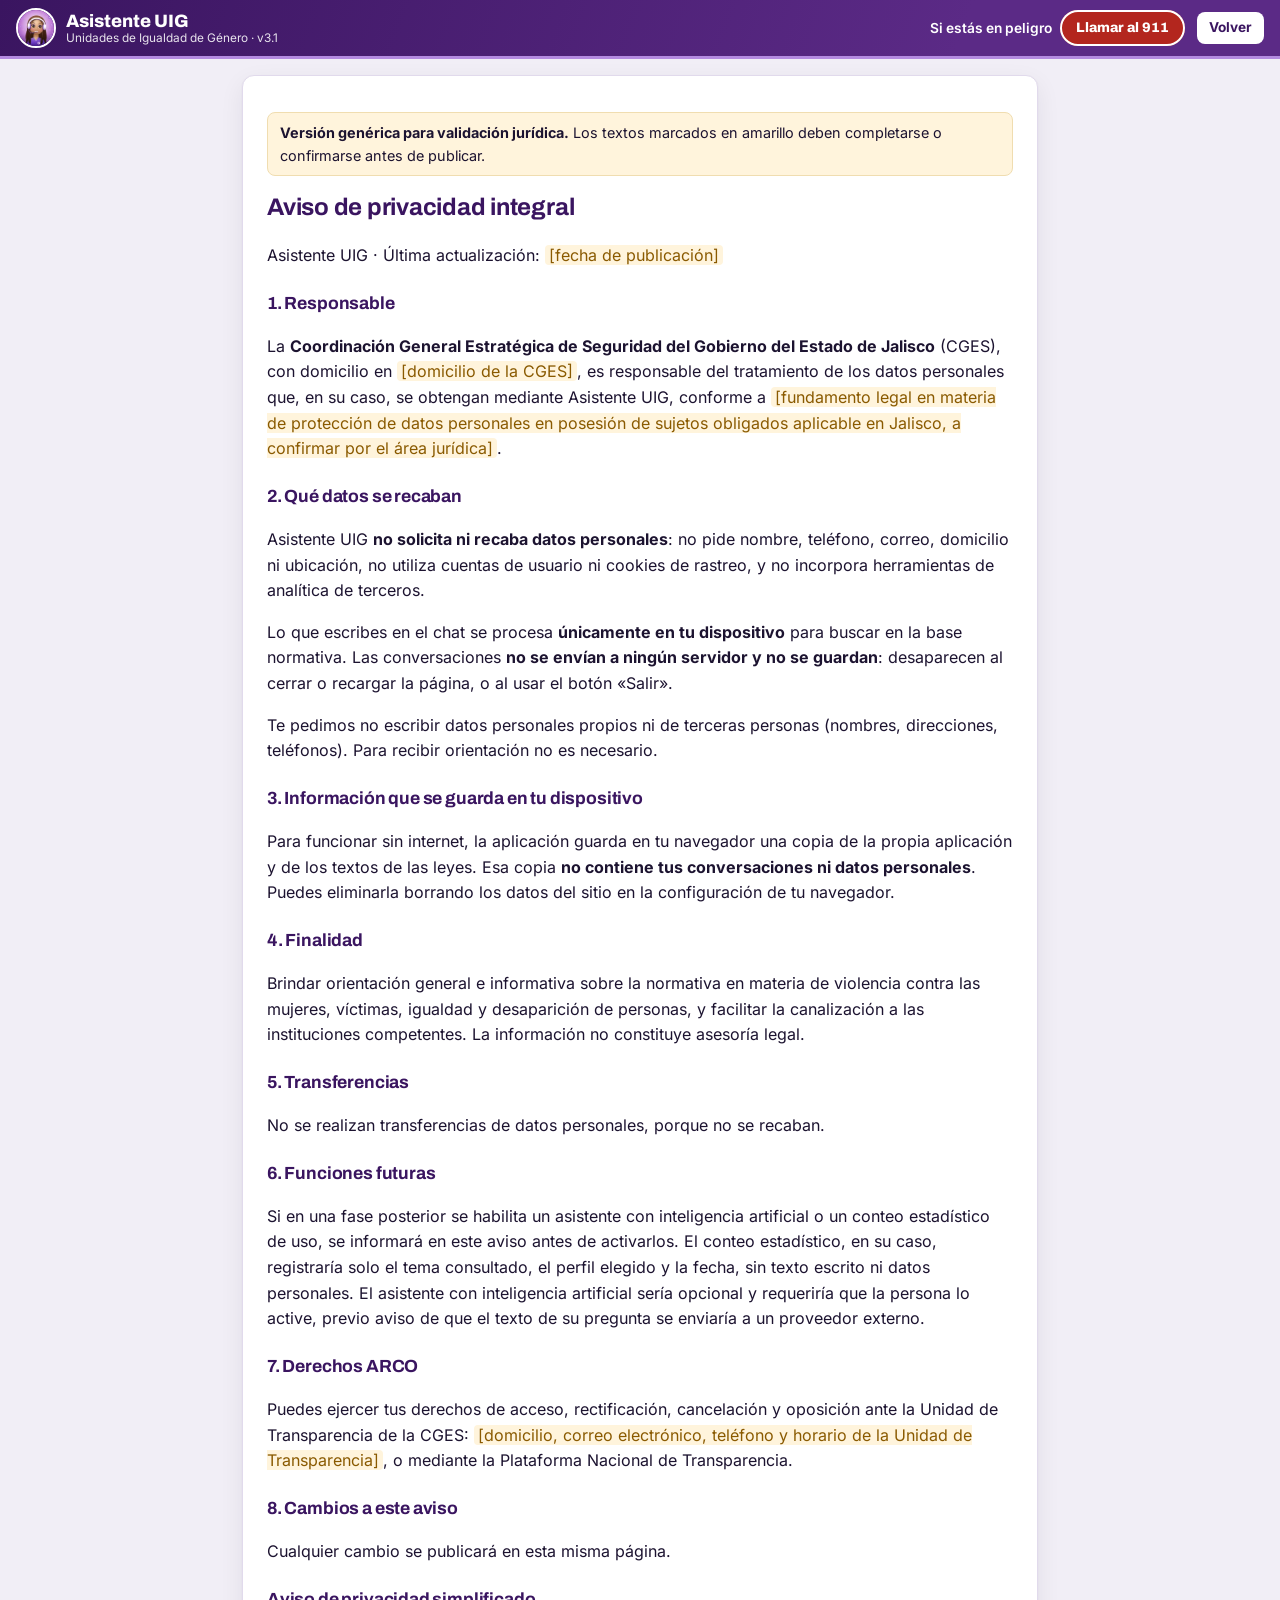
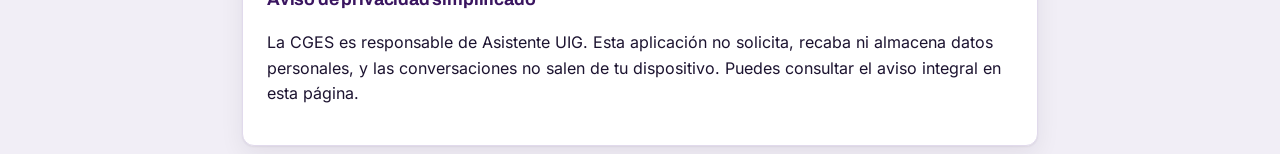
==== commit d4bfd003: "Asistente UIG v3.1: Plan de Trabajo de las UIG como documento núcleo y guía para crear una UIG - Bas" ====
--- a/aviso-privacidad.html
+++ b/aviso-privacidad.html
@@ -19,7 +19,7 @@
 <body>
 <header class="cab" id="cab">
   <div class="cab-id"><img class="cab-avatar" src="assets/violeta-96.webp" alt="" width="40" height="40">
-    <div class="cab-tit"><b>Asistente UIG</b><span>Unidades de Igualdad de Género · v3.0</span></div></div>
+    <div class="cab-tit"><b>Asistente UIG</b><span>Unidades de Igualdad de Género · v3.1</span></div></div>
   <div class="cab-911" role="region" aria-label="Emergencias"><span>Si estás en peligro</span><a class="f911-btn" href="tel:911">Llamar al 911</a></div>
   <a class="btn-salir" href="./" style="background:#fff;color:#3A1560;border-radius:8px;padding:5px 12px;font-weight:800;text-decoration:none;font-size:.85em">Volver</a>
 </header>
--- a/styles.css
+++ b/styles.css
@@ -201,3 +201,12 @@
 .sel-mun{display:block;margin:6px 0;font-size:.92em}
 .sel-mun select{font:inherit;padding:3px 6px;border-radius:6px;border:1px solid var(--linea)}
 @media print{button.term{text-decoration:none}.def{break-inside:avoid}.ruta-btns,.te-refieres{display:none}}
+
+/* ---------- v3.1: documentos descargables ---------- */
+.descargas{margin:10px 0 6px;padding:10px 12px;border:1px solid var(--lila);border-radius:10px;background:var(--lila-50)}
+.descargas h3{margin:0 0 6px;font-size:.95em;color:var(--violeta-900)}
+.btn-desc{display:flex;align-items:center;gap:8px;text-decoration:none;color:var(--violeta-900);font-weight:600;padding:7px 4px;border-top:1px solid var(--linea);font-size:.92em}
+.btn-desc:first-of-type{border-top:0}
+.btn-desc:hover,.btn-desc:focus-visible{background:#fff}
+.d-fmt{flex:0 0 auto;min-width:74px;text-align:center;font-size:.78em;font-weight:700;color:#fff;background:var(--violeta);border-radius:6px;padding:2px 6px}
+@media print{.descargas{display:none}}
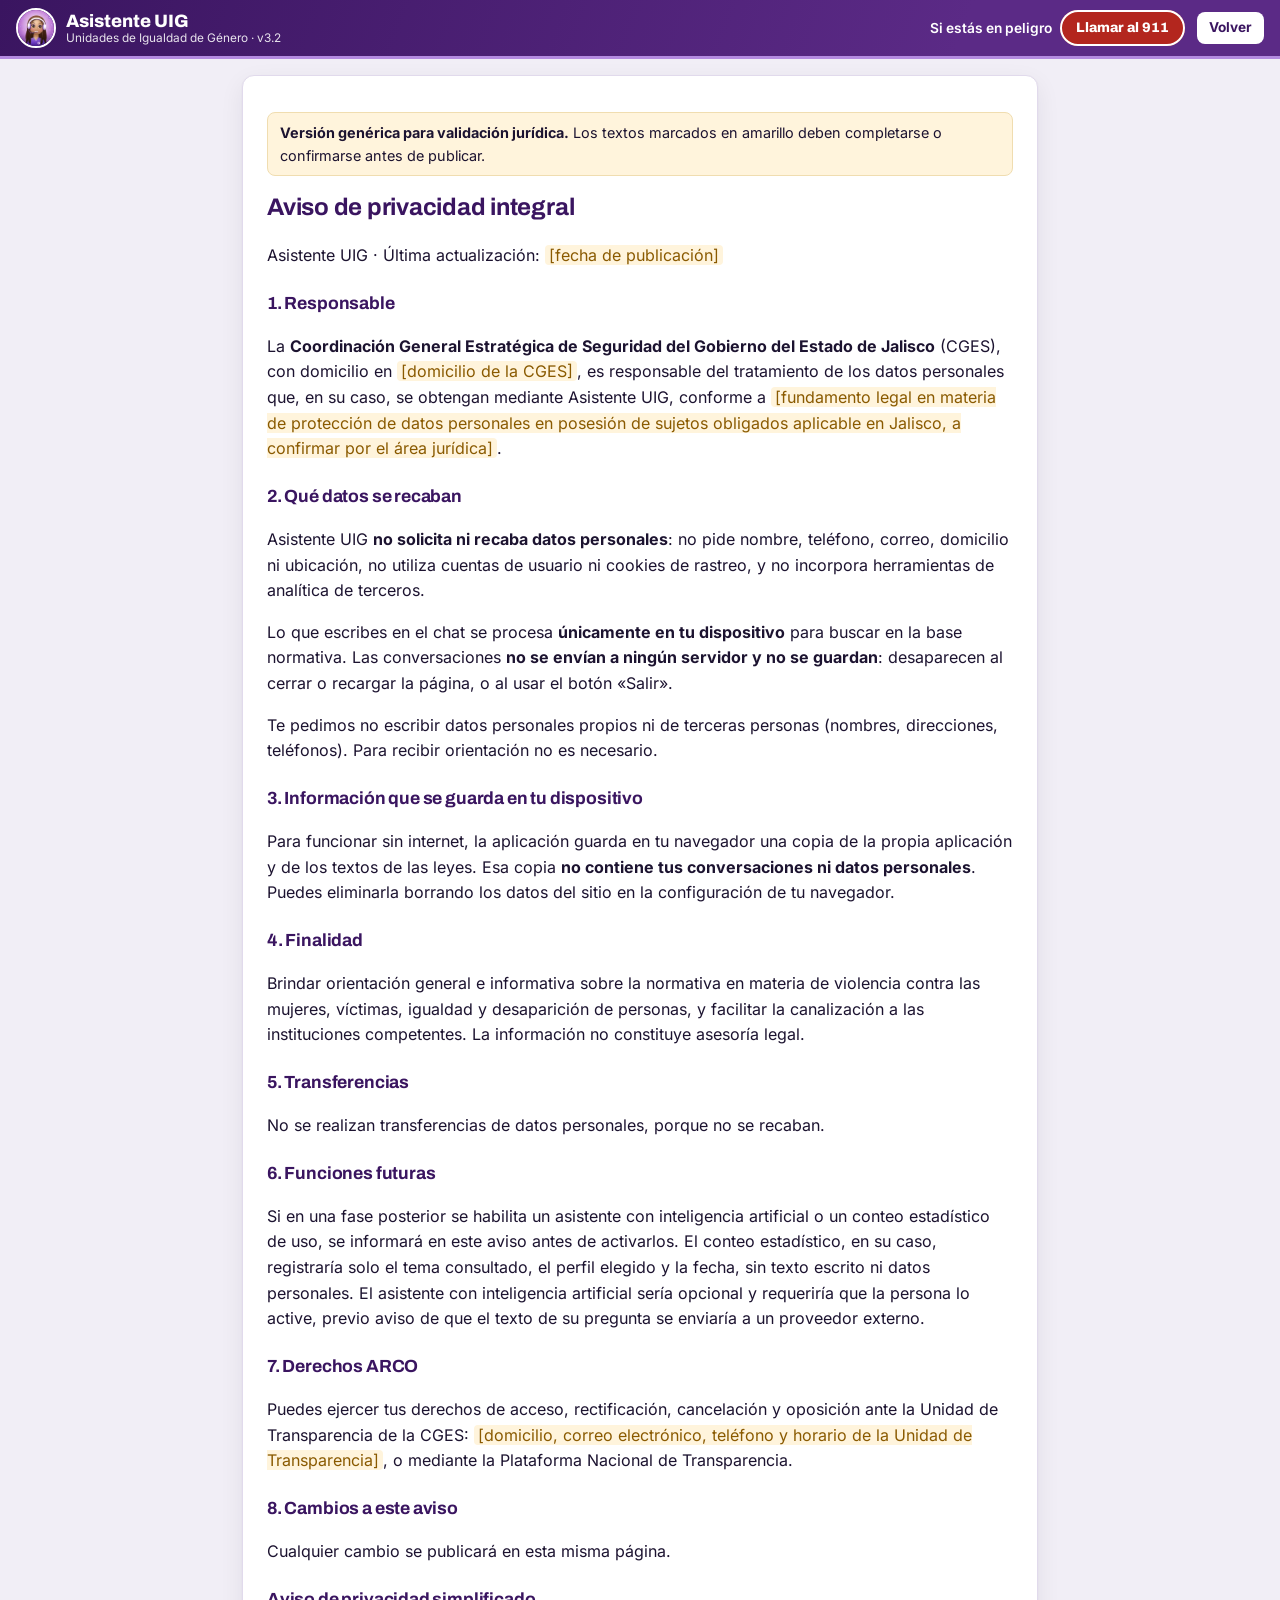
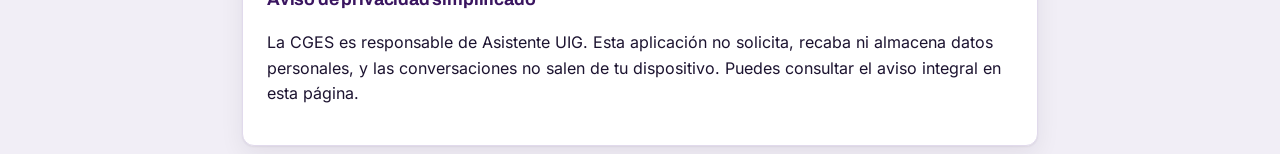
==== commit 2287ec3d: "Asistente UIG v3.2: Protocolo Cero en la base y nombre de la pestaña - Base: Protocolo Cero (Acuerdo" ====
--- a/aviso-privacidad.html
+++ b/aviso-privacidad.html
@@ -3,7 +3,7 @@
 <head>
 <meta charset="utf-8">
 <meta name="viewport" content="width=device-width, initial-scale=1">
-<title>Aviso de privacidad · Asistente UIG</title>
+<title>Aviso de privacidad · Asistente Unidad de Igualdad de Género</title>
 <meta name="referrer" content="no-referrer">
 <link rel="stylesheet" href="assets/fuentes.css">
 <link rel="stylesheet" href="styles.css">
@@ -19,7 +19,7 @@
 <body>
 <header class="cab" id="cab">
   <div class="cab-id"><img class="cab-avatar" src="assets/violeta-96.webp" alt="" width="40" height="40">
-    <div class="cab-tit"><b>Asistente UIG</b><span>Unidades de Igualdad de Género · v3.1</span></div></div>
+    <div class="cab-tit"><b>Asistente UIG</b><span>Unidades de Igualdad de Género · v3.2</span></div></div>
   <div class="cab-911" role="region" aria-label="Emergencias"><span>Si estás en peligro</span><a class="f911-btn" href="tel:911">Llamar al 911</a></div>
   <a class="btn-salir" href="./" style="background:#fff;color:#3A1560;border-radius:8px;padding:5px 12px;font-weight:800;text-decoration:none;font-size:.85em">Volver</a>
 </header>
--- a/styles.css
+++ b/styles.css
@@ -210,3 +210,6 @@
 .btn-desc:hover,.btn-desc:focus-visible{background:#fff}
 .d-fmt{flex:0 0 auto;min-width:74px;text-align:center;font-size:.78em;font-weight:700;color:#fff;background:var(--violeta);border-radius:6px;padding:2px 6px}
 @media print{.descargas{display:none}}
+/* v3.2: enlace al sitio oficial dentro de «Descargar y consultar» */
+.d-fmt.d-web{background:#fff;color:var(--violeta);border:1px solid var(--violeta)}
+.d-nota{display:block;font-size:.8em;font-weight:500;color:#5c5470}
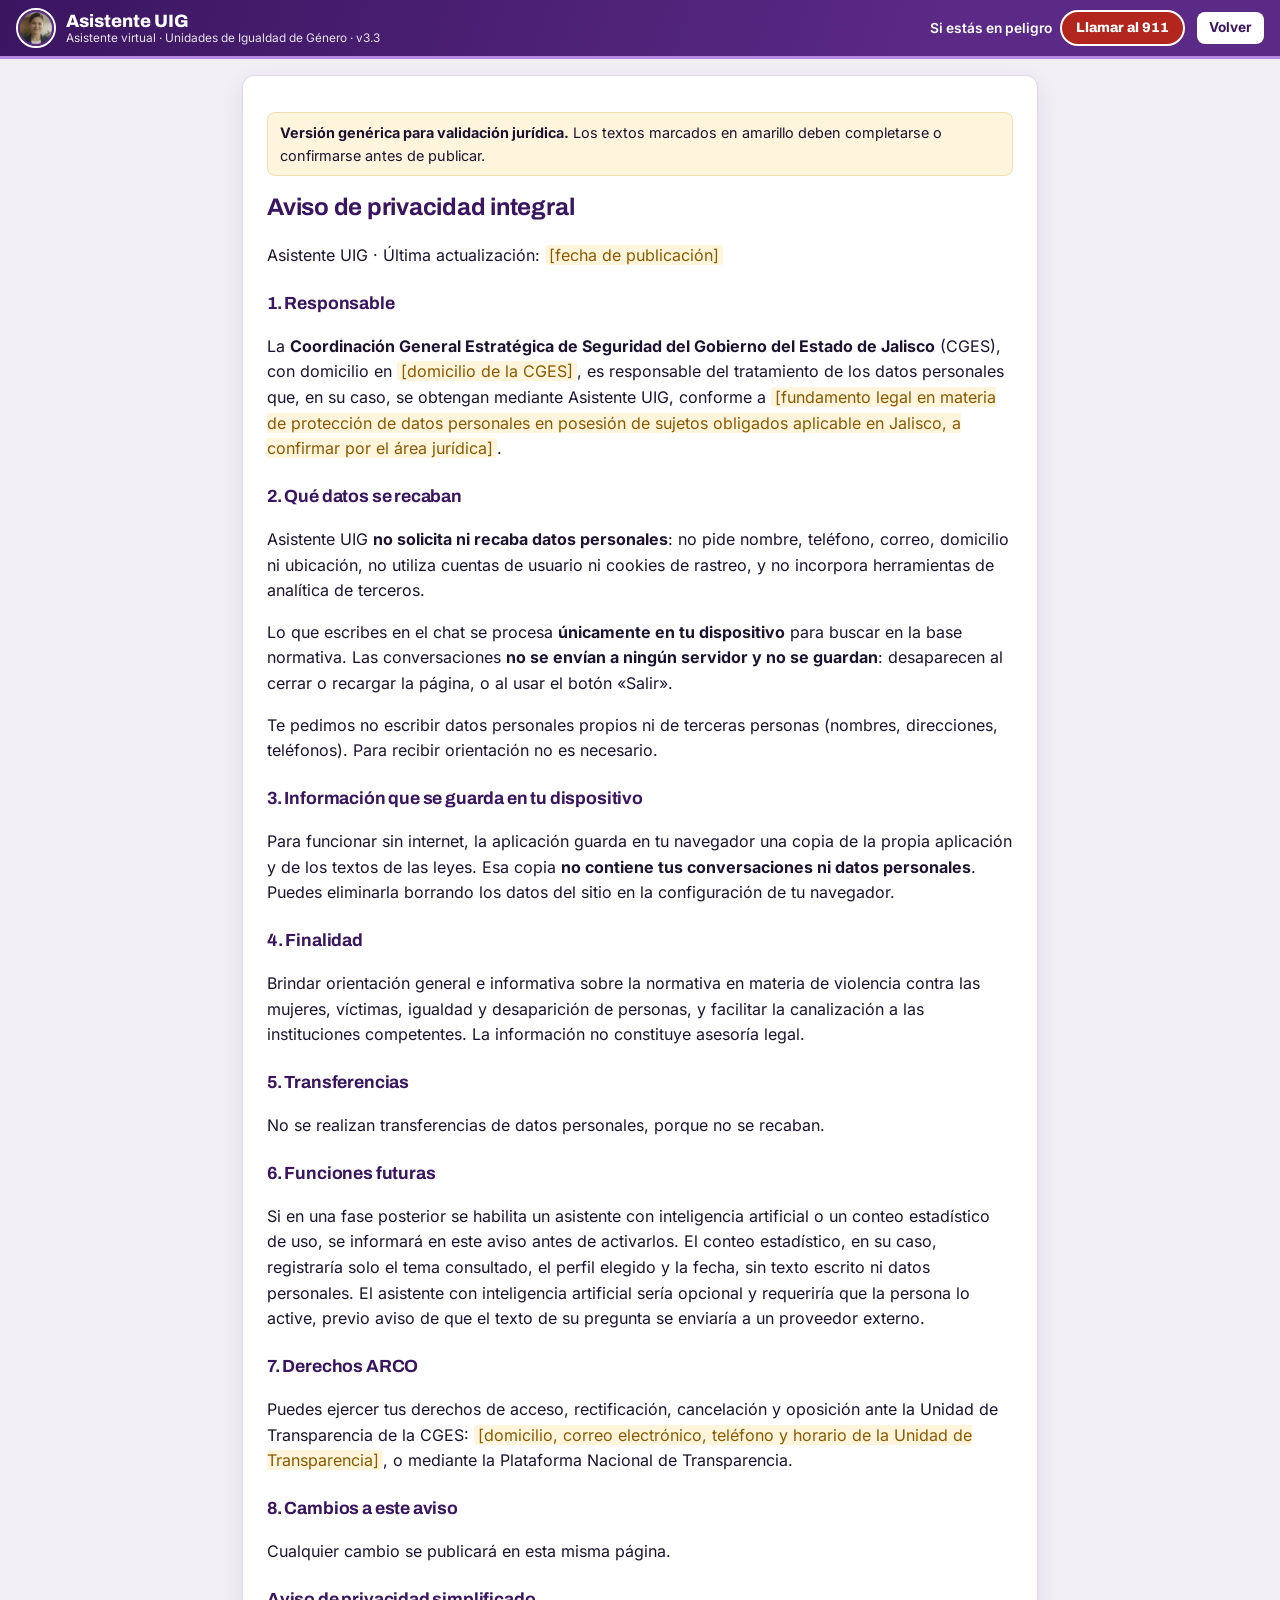
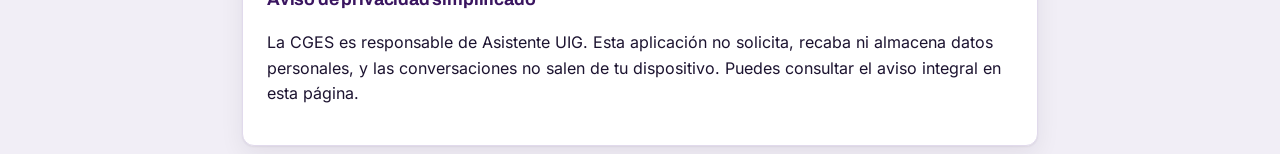
==== commit e7ddf174: "Asistente UIG v3.3: nuevo avatar, presentación descargable y fuente complementaria - Avatar con foto" ====
--- a/aviso-privacidad.html
+++ b/aviso-privacidad.html
@@ -19,7 +19,7 @@
 <body>
 <header class="cab" id="cab">
   <div class="cab-id"><img class="cab-avatar" src="assets/violeta-96.webp" alt="" width="40" height="40">
-    <div class="cab-tit"><b>Asistente UIG</b><span>Unidades de Igualdad de Género · v3.2</span></div></div>
+    <div class="cab-tit"><b>Asistente UIG</b><span>Asistente virtual · Unidades de Igualdad de Género · v3.3</span></div></div>
   <div class="cab-911" role="region" aria-label="Emergencias"><span>Si estás en peligro</span><a class="f911-btn" href="tel:911">Llamar al 911</a></div>
   <a class="btn-salir" href="./" style="background:#fff;color:#3A1560;border-radius:8px;padding:5px 12px;font-weight:800;text-decoration:none;font-size:.85em">Volver</a>
 </header>
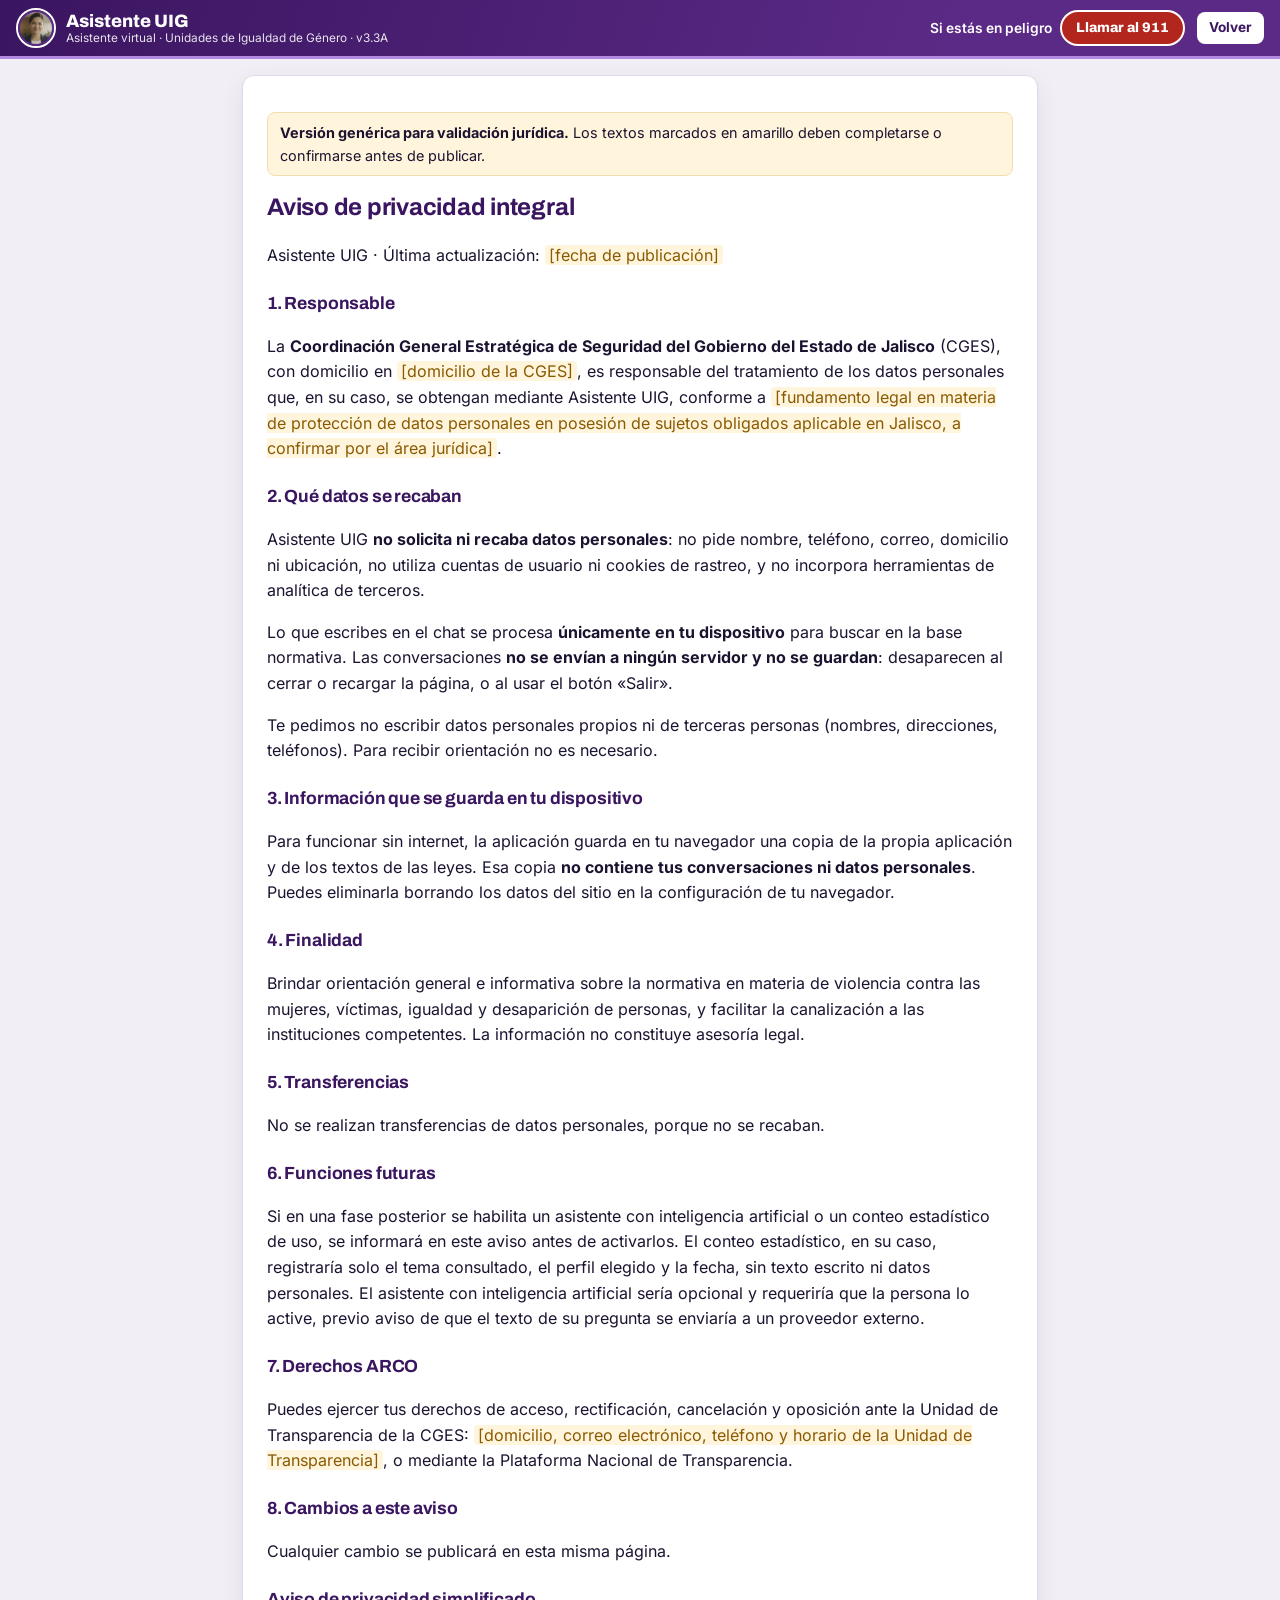
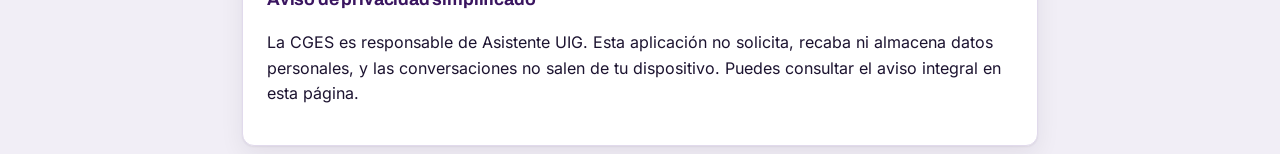
==== commit 89cf5b3c: "Asistente UIG v3.3A: versión final de la presentación (solo PPTX y PPT) - Presentación «Marco normat" ====
--- a/aviso-privacidad.html
+++ b/aviso-privacidad.html
@@ -19,7 +19,7 @@
 <body>
 <header class="cab" id="cab">
   <div class="cab-id"><img class="cab-avatar" src="assets/violeta-96.webp" alt="" width="40" height="40">
-    <div class="cab-tit"><b>Asistente UIG</b><span>Asistente virtual · Unidades de Igualdad de Género · v3.3</span></div></div>
+    <div class="cab-tit"><b>Asistente UIG</b><span>Asistente virtual · Unidades de Igualdad de Género · v3.3A</span></div></div>
   <div class="cab-911" role="region" aria-label="Emergencias"><span>Si estás en peligro</span><a class="f911-btn" href="tel:911">Llamar al 911</a></div>
   <a class="btn-salir" href="./" style="background:#fff;color:#3A1560;border-radius:8px;padding:5px 12px;font-weight:800;text-decoration:none;font-size:.85em">Volver</a>
 </header>
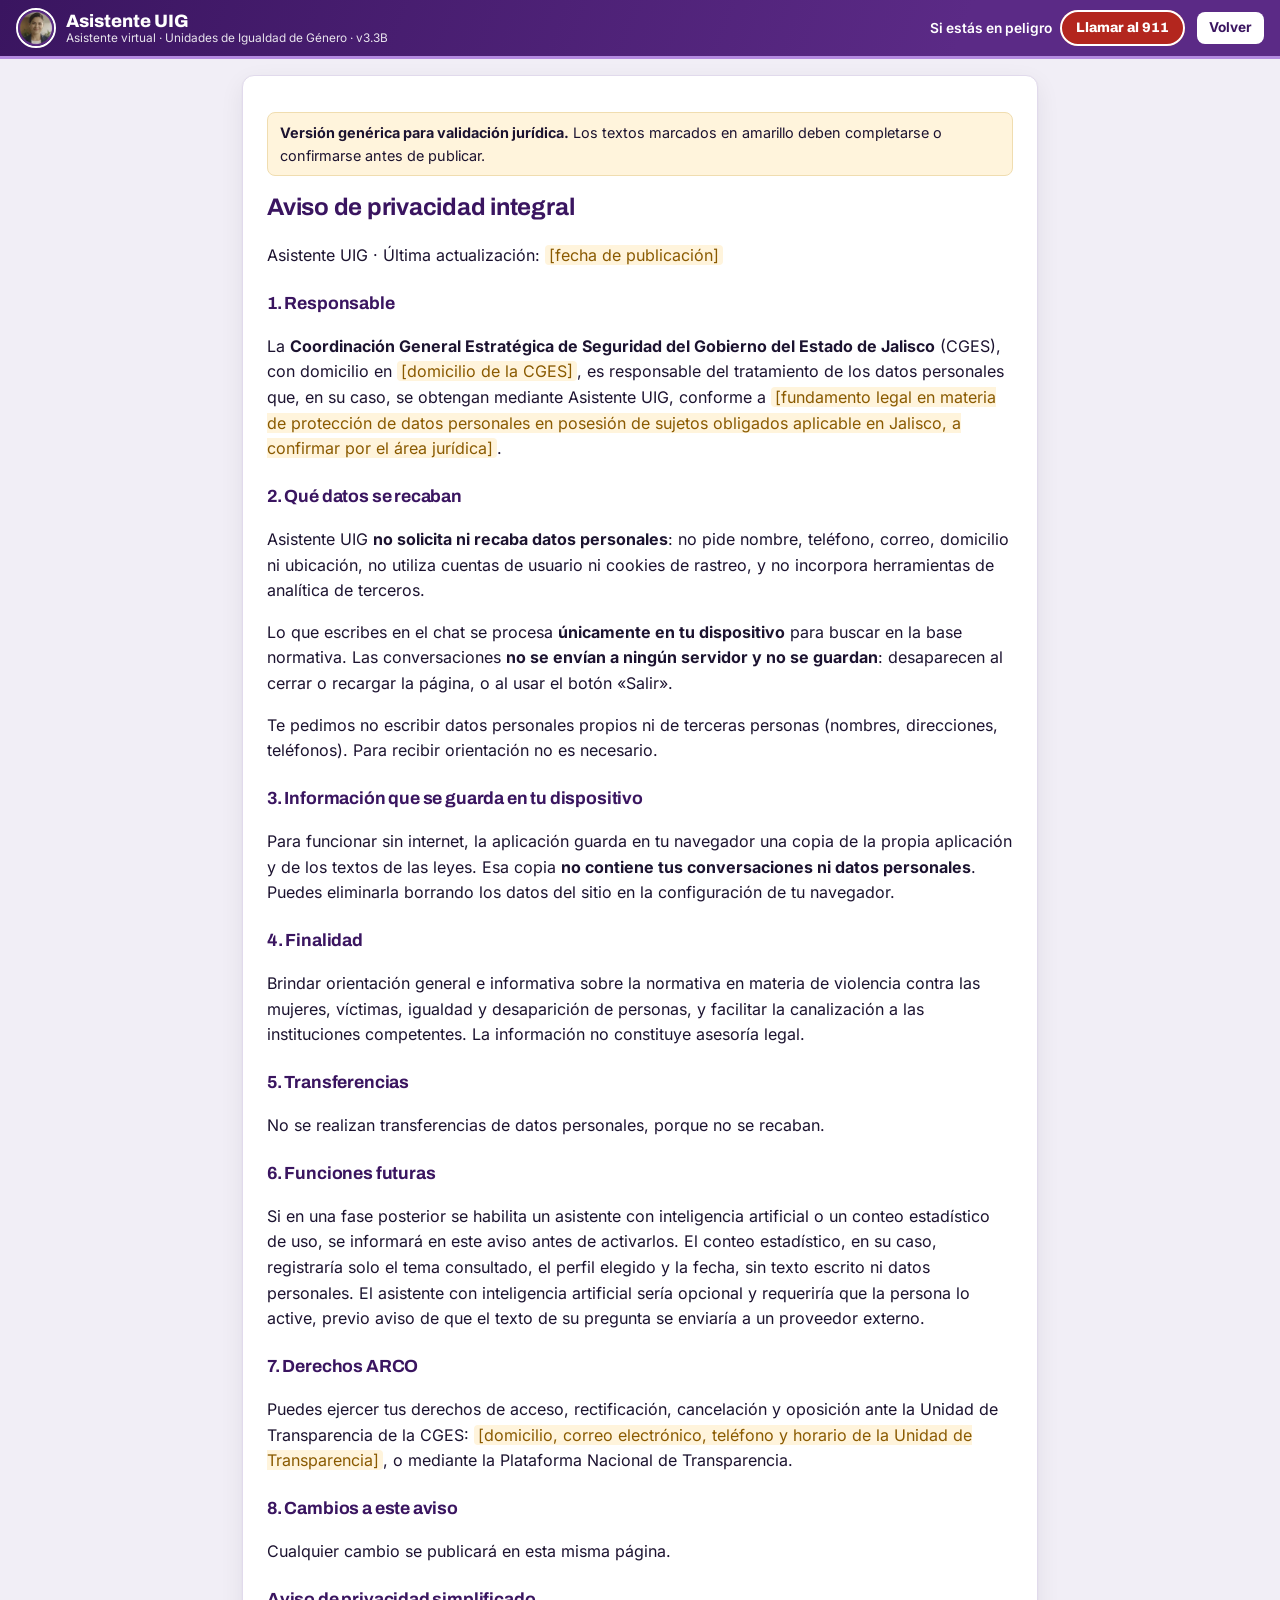
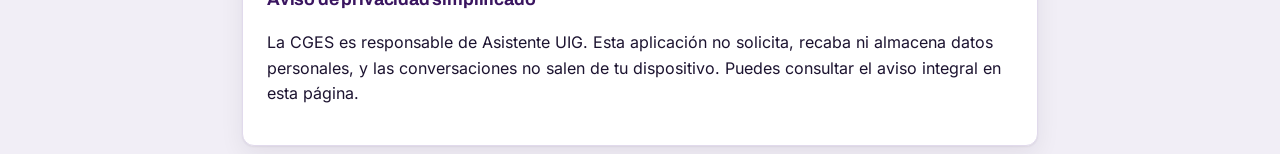
==== commit 0e038495: "Asistente UIG v3.3B: presentaciones solo en PDF (CGES y CPSEJ) y nueva fuente del CPSEJ - «PPTX», «p" ====
--- a/aviso-privacidad.html
+++ b/aviso-privacidad.html
@@ -19,7 +19,7 @@
 <body>
 <header class="cab" id="cab">
   <div class="cab-id"><img class="cab-avatar" src="assets/violeta-96.webp" alt="" width="40" height="40">
-    <div class="cab-tit"><b>Asistente UIG</b><span>Asistente virtual · Unidades de Igualdad de Género · v3.3A</span></div></div>
+    <div class="cab-tit"><b>Asistente UIG</b><span>Asistente virtual · Unidades de Igualdad de Género · v3.3B</span></div></div>
   <div class="cab-911" role="region" aria-label="Emergencias"><span>Si estás en peligro</span><a class="f911-btn" href="tel:911">Llamar al 911</a></div>
   <a class="btn-salir" href="./" style="background:#fff;color:#3A1560;border-radius:8px;padding:5px 12px;font-weight:800;text-decoration:none;font-size:.85em">Volver</a>
 </header>
